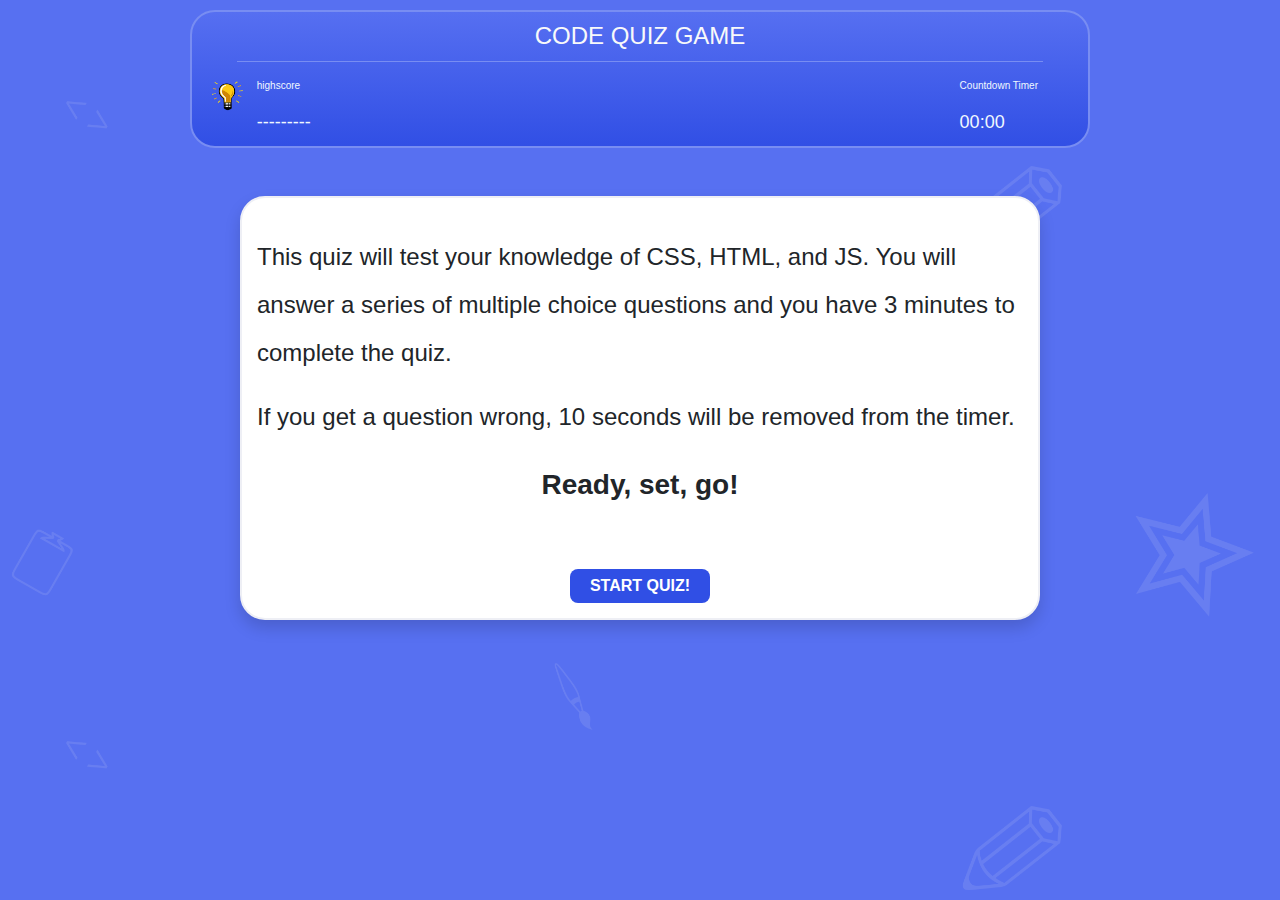
==== index.html @ dfa7ee30 "first push to add everything" ====
<!doctype html>
<html lang="en">
  <head>
    <!-- Required meta tags -->
    <meta charset="utf-8">
    <meta name="viewport" content="width=device-width, initial-scale=1, shrink-to-fit=no">

    <!-- Bootstrap CSS -->
    <link rel="stylesheet" href="https://stackpath.bootstrapcdn.com/bootstrap/4.5.2/css/bootstrap.min.css" integrity="sha384-JcKb8q3iqJ61gNV9KGb8thSsNjpSL0n8PARn9HuZOnIxN0hoP+VmmDGMN5t9UJ0Z" crossorigin="anonymous">
    <link rel="stylesheet" href="style.css">

    <title>Coding Timed Quiz</title>
  </head>
  <body>
    <header>
        <div id="headerbar">
           <h1 class="text-light">CODE QUIZ GAME</h1>
           <div class="container">
               <div class="row">
                   
                    <div class="col-md-4 pt-3" id="highscore">
                        <div class="row">
                            <div class="col-md-2">
                                 <img src="images/lightbulb.png" width="40px">
                            </div>
                            <div class="col-md-10">
                                <div>
                                    <p class="smalltitle">highscore</p>
                                </div>
                                <div id="enterhighscore">
                                    ---------
                                </div>
                            </div>
                        </div>
                    </div>
                    <div class="col-md-8 pt-3">
                        <div id="timer">
                            <div>
                                <p class="smalltitle">Countdown Timer</p>
                            </div>
                            <div class="entertimer">
                                00:00
                            </div>
                        </div>
                   </div>
               </div>
           </div>
           
        </div>
    </header>
    <section>
        <div id="maincontent" class="mt-5 shadow">
            <div id="questions"></div>
            <div id="answers"></div>
            <div id="button"></div>

        </div>
    </section>

    <!-- Optional JavaScript -->
    <script src="script.js"></script>
    <!-- jQuery first, then Popper.js, then Bootstrap JS -->
    <script src="https://code.jquery.com/jquery-3.5.1.slim.min.js" integrity="sha384-DfXdz2htPH0lsSSs5nCTpuj/zy4C+OGpamoFVy38MVBnE+IbbVYUew+OrCXaRkfj" crossorigin="anonymous"></script>
    <script src="https://cdn.jsdelivr.net/npm/popper.js@1.16.1/dist/umd/popper.min.js" integrity="sha384-9/reFTGAW83EW2RDu2S0VKaIzap3H66lZH81PoYlFhbGU+6BZp6G7niu735Sk7lN" crossorigin="anonymous"></script>
    <script src="https://stackpath.bootstrapcdn.com/bootstrap/4.5.2/js/bootstrap.min.js" integrity="sha384-B4gt1jrGC7Jh4AgTPSdUtOBvfO8shuf57BaghqFfPlYxofvL8/KUEfYiJOMMV+rV" crossorigin="anonymous"></script>
  </body>
</html>
---- style.css ----
/* Change the background color of the page */
body {
    background-color: #5770f1;
    background-image: url("images/bg-quiz.gif");
    background-size: cover;
}
/* drop the header down a bit */
header {
    margin-top: 10px;
}
/* background for the header bar and center text */
#headerbar {
    border:2px solid #788df2;
    border-radius: 25px;
    margin: 0px 20px;
    background-image: linear-gradient( rgba(86,111,241,1),rgba(49,79,229,1));
}
/* Center and size h1 */
#headerbar  h1 {
        text-align: center;
        padding:10px;
        font-size:24px;
        width: 90%;
        border-bottom: 1px solid #788df2;
        margin: 0px auto;
}
/* small title size */
.smalltitle {
    font-size: 10px;
    color: aliceblue;
}


/* highscore style and timer */
#enterhighscore {
    font-size: 18px;
    color: aliceblue;
    padding-bottom: 10px;
}
.entertimer {
    font-size: 18px;
    color: aliceblue;
    padding-bottom: 10px;
}

/* Questions Styling */

#maincontent {
    border:2px solid #eeeff5;
    border-radius: 25px;
    background-color: white;
    padding: 15px;
}

#button {
    display: block;
    text-align: center;
}


/* Medium devices (landscape tablets, 768px and up) */
@media only screen and (min-width: 768px) {
    /* proper size of header bar for larger screens */
    #headerbar {
        width: 900px;
        margin:0px auto;
    }
    /* position the timer to the right on larger screens */
    #timer {
        position: absolute;
        right:0;
        padding-right:50px;
    }
    #maincontent {
        width:800px;
        margin:0px auto;
    }
}

/* Small devices (mobile, 768px and down) */
@media only screen and (max-width: 765px) {
    #maincontent {
        margin:0px 20px;
    }
}
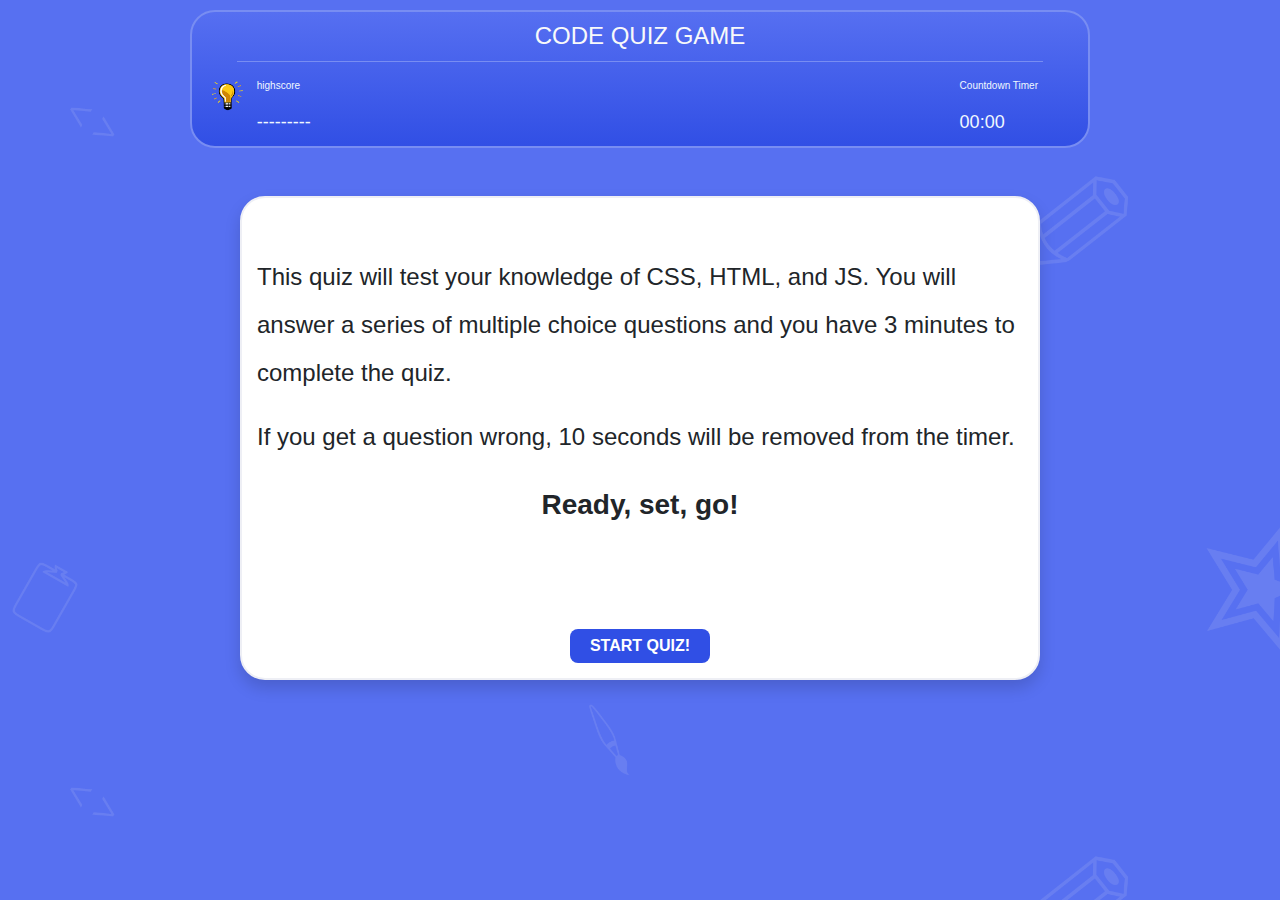
==== commit 8a6b087a: "Timer working and reduce time working" ====
--- a/index.html
+++ b/index.html
@@ -50,8 +50,19 @@
     </header>
     <section>
         <div id="maincontent" class="mt-5 shadow">
-            <div id="questions"></div>
-            <div id="answers"></div>
+            <div id="questions">
+                <!--<p>This quiz will test your knowledge of CSS, HTML, and JS. You will answer a series of multiple choice questions and you have 3 minutes to complete the quiz. </p>
+                <p>
+                    If you get a question wrong, 10 seconds will be removed from the timer.
+                </p>
+                <p>
+                    Ready, set, go!
+                </p>-->
+            </div>
+            <div id="answer1"></div>
+            <div id="answer2"></div>
+            <div id="answer3"></div>
+            <div id="answer4"></div>
             <div id="button"></div>
 
         </div>
--- a/style.css
+++ b/style.css
@@ -28,6 +28,12 @@
 .smalltitle {
     font-size: 10px;
     color: aliceblue;
+}
+/* Style the questions */
+#questions {
+    font-size: 24px;
+    padding:20px 0px 40px 0px;
+    line-height: 2em;
 }
 
 
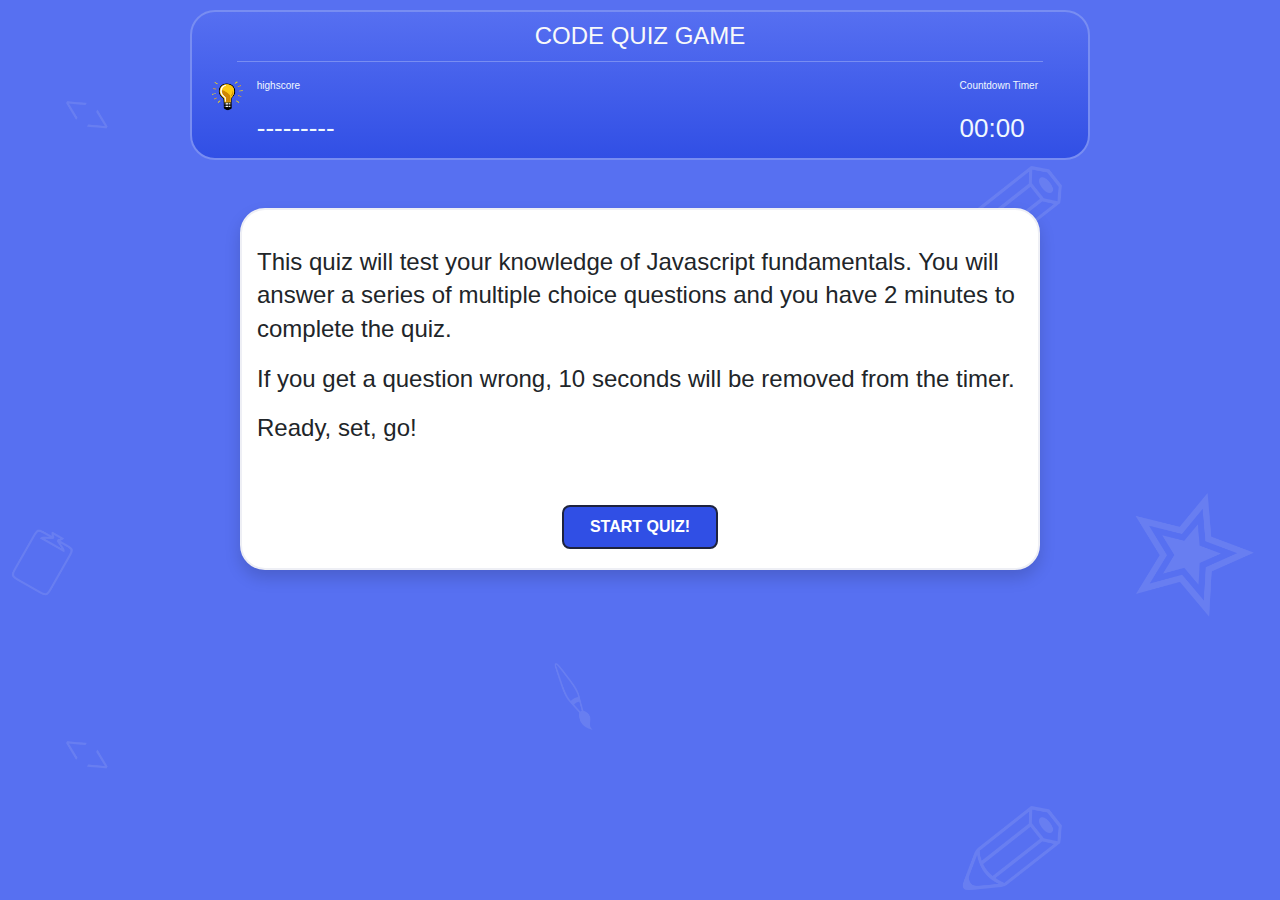
==== commit 7a9149e6: "updated js to show questions and buttons" ====
--- a/index.html
+++ b/index.html
@@ -51,13 +51,13 @@
     <section>
         <div id="maincontent" class="mt-5 shadow">
             <div id="questions">
-                <!--<p>This quiz will test your knowledge of CSS, HTML, and JS. You will answer a series of multiple choice questions and you have 3 minutes to complete the quiz. </p>
+                <p>This quiz will test your knowledge of Javascript fundamentals. You will answer a series of multiple choice questions and you have 2 minutes to complete the quiz. </p>
                 <p>
                     If you get a question wrong, 10 seconds will be removed from the timer.
                 </p>
                 <p>
                     Ready, set, go!
-                </p>-->
+                </p>
             </div>
             <div id="answer1"></div>
             <div id="answer2"></div>
--- a/style.css
+++ b/style.css
@@ -33,18 +33,18 @@
 #questions {
     font-size: 24px;
     padding:20px 0px 40px 0px;
-    line-height: 2em;
+    line-height: 1.4em;
 }
 
 
 /* highscore style and timer */
 #enterhighscore {
-    font-size: 18px;
+    font-size: 26px;
     color: aliceblue;
     padding-bottom: 10px;
 }
 .entertimer {
-    font-size: 18px;
+    font-size: 26px;
     color: aliceblue;
     padding-bottom: 10px;
 }
@@ -61,6 +61,56 @@
 #button {
     display: block;
     text-align: center;
+}
+#answer1, #answer2, #answer3, #answer4 {
+    margin-left: 5%;
+}
+/* style buttons */
+#button button {
+    background-color: #304fe5;
+    border:2px solid #1e233e;
+    color: white;
+    padding:8px 26px;
+    border-radius: 8px;
+    font-weight: bold;
+    display: inline-block;
+    text-decoration: none;
+    margin: 4px 2px;
+    transition-duration: 0.4s;
+    cursor: pointer;
+}
+#button button:hover {
+    background-color: #516bed;
+    color:white;
+}
+#answer1 button, #answer2 button, #answer3 button, #answer4 button {
+    background-color: #304fe5;
+    border:2px solid #1e233e;
+    color: white;
+    padding:8px 26px;
+    border-radius: 8px;
+    font-weight: bold;
+    display: inline-block;
+    text-decoration: none;
+    margin: 4px 2px;
+    transition-duration: 0.4s;
+    cursor: pointer;
+}
+#answer1 button:hover {
+    background-color: #516bed;
+    color:white;
+}
+#answer2 button:hover {
+    background-color: #516bed;
+    color:white;
+}
+#answer3 button:hover {
+    background-color: #516bed;
+    color:white;
+}
+#answer4 button:hover {
+    background-color: #516bed;
+    color:white;
 }
 
 
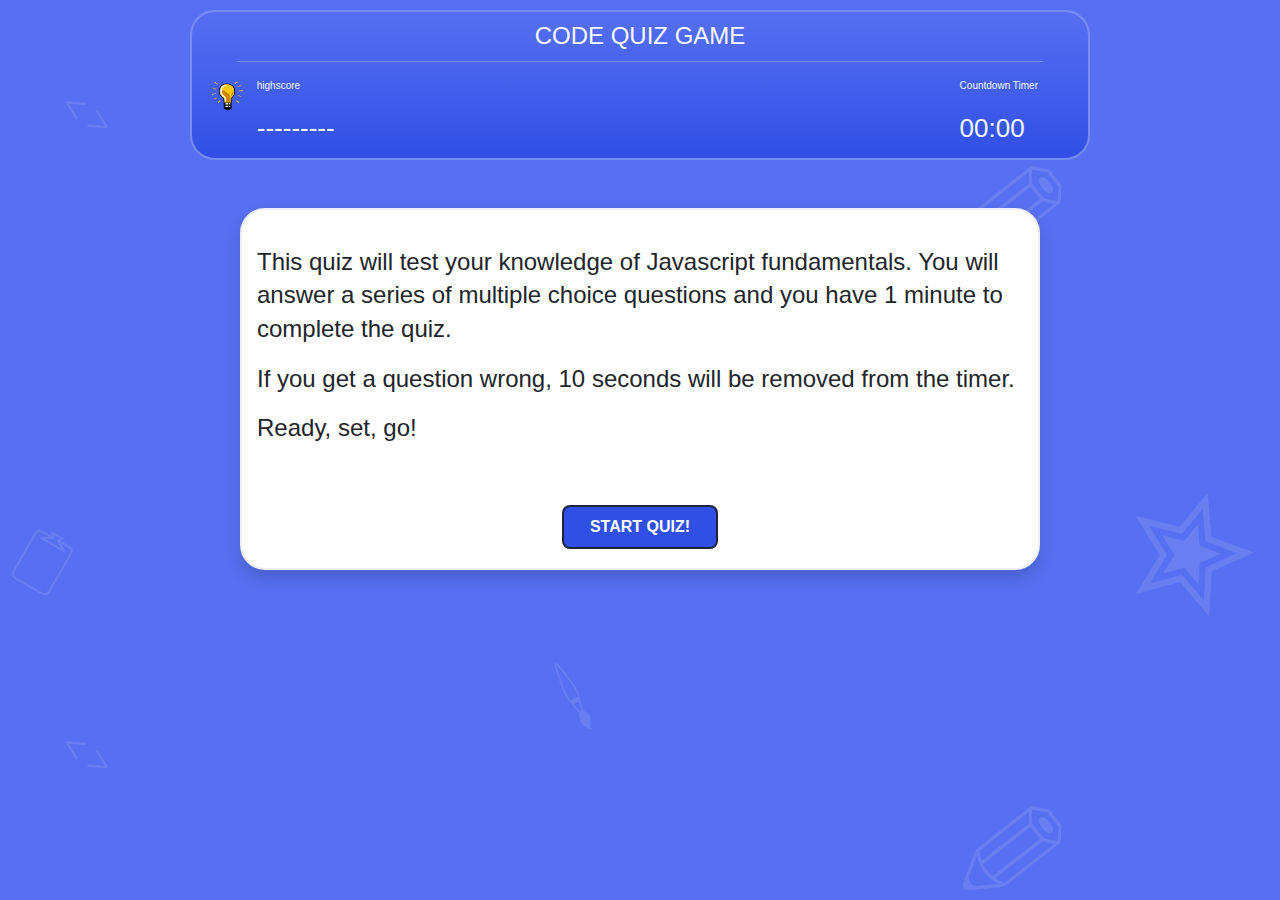
==== commit 9a03ab8f: "updated js to end game" ====
--- a/index.html
+++ b/index.html
@@ -51,7 +51,7 @@
     <section>
         <div id="maincontent" class="mt-5 shadow">
             <div id="questions">
-                <p>This quiz will test your knowledge of Javascript fundamentals. You will answer a series of multiple choice questions and you have 2 minutes to complete the quiz. </p>
+                <p>This quiz will test your knowledge of Javascript fundamentals. You will answer a series of multiple choice questions and you have 1 minute to complete the quiz. </p>
                 <p>
                     If you get a question wrong, 10 seconds will be removed from the timer.
                 </p>
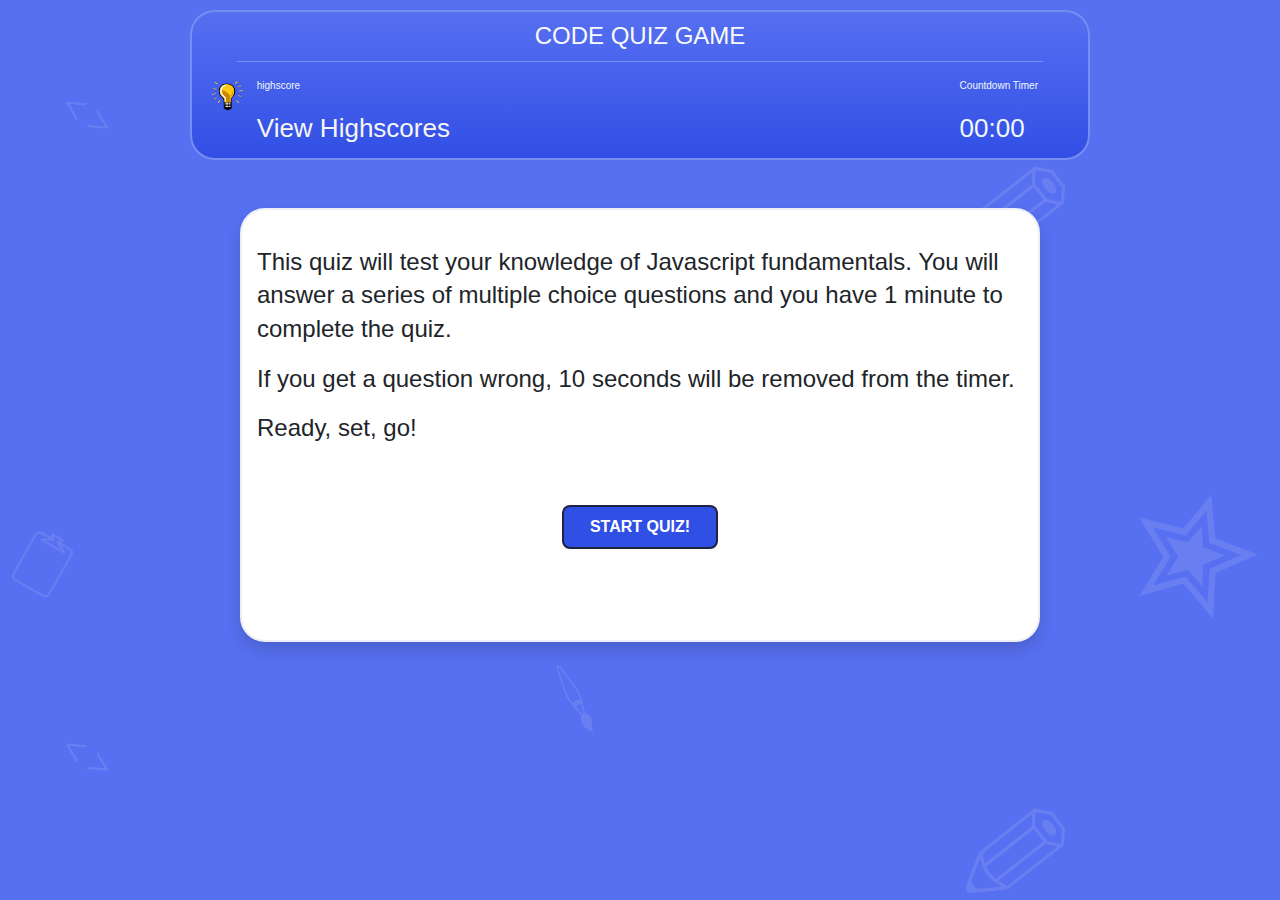
==== commit 27a7ff1c: "Updated JS" ====
--- a/index.html
+++ b/index.html
@@ -28,7 +28,7 @@
                                     <p class="smalltitle">highscore</p>
                                 </div>
                                 <div id="enterhighscore">
-                                    ---------
+                                    <a href="highscores.html">View Highscores</a>
                                 </div>
                             </div>
                         </div>
@@ -64,6 +64,14 @@
             <div id="answer3"></div>
             <div id="answer4"></div>
             <div id="button"></div>
+            <div id="feedback"></div>
+            <div id="highscoreform">
+                <form id="initials" method="POST">
+                    <label for="initialstext">Record Your High Score </label>
+                    <input type="text" placeholder="Enter Your Initials" name="initialstext" id="initialstext" />
+                    <button id="submitinitials">Submit</button>
+                </form>
+            </div>
 
         </div>
     </section>
--- a/style.css
+++ b/style.css
@@ -24,6 +24,14 @@
         border-bottom: 1px solid #788df2;
         margin: 0px auto;
 }
+/* style header link */
+#enterhighscore a {
+    text-decoration: none;
+    color: whitesmoke;
+}
+#enterhighscore a:hover {
+    color: #cad1f5;
+}
 /* small title size */
 .smalltitle {
     font-size: 10px;
@@ -48,8 +56,18 @@
     color: aliceblue;
     padding-bottom: 10px;
 }
+#highscoreform {
+    visibility: hidden;
+}
+#feedback {
+    width: 80%;
+    color: rgb(109, 109, 109);
+    margin-top: 20px;
+    text-align: center;
+    font-size: 12px;
+}
 
-/* Questions Styling */
+/* Content Styling */
 
 #maincontent {
     border:2px solid #eeeff5;
@@ -57,15 +75,19 @@
     background-color: white;
     padding: 15px;
 }
+#highscores h2 {
+    margin: 10px 0px 30px 0px;
+}
 
+/* indent questions */
+#answer1, #answer2, #answer3, #answer4 {
+    margin-left: 5%;
+}
+/* style buttons */
 #button {
     display: block;
     text-align: center;
 }
-#answer1, #answer2, #answer3, #answer4 {
-    margin-left: 5%;
-}
-/* style buttons */
 #button button {
     background-color: #304fe5;
     border:2px solid #1e233e;
@@ -83,7 +105,7 @@
     background-color: #516bed;
     color:white;
 }
-#answer1 button, #answer2 button, #answer3 button, #answer4 button {
+#answer1 button, #answer2 button, #answer3 button, #answer4 button, #highscores button, #submitinitials {
     background-color: #304fe5;
     border:2px solid #1e233e;
     color: white;
@@ -112,6 +134,21 @@
     background-color: #516bed;
     color:white;
 }
+#highscores button:hover {
+    background-color: #516bed;
+    color:white;
+}
+#highscoreform button:hover {
+    background-color: #516bed;
+    color:white;
+}
+#highscores button {
+    margin-right:10px;
+}
+#submitinitials {
+    margin-left:10px;
+}
+
 
 
 /* Medium devices (landscape tablets, 768px and up) */
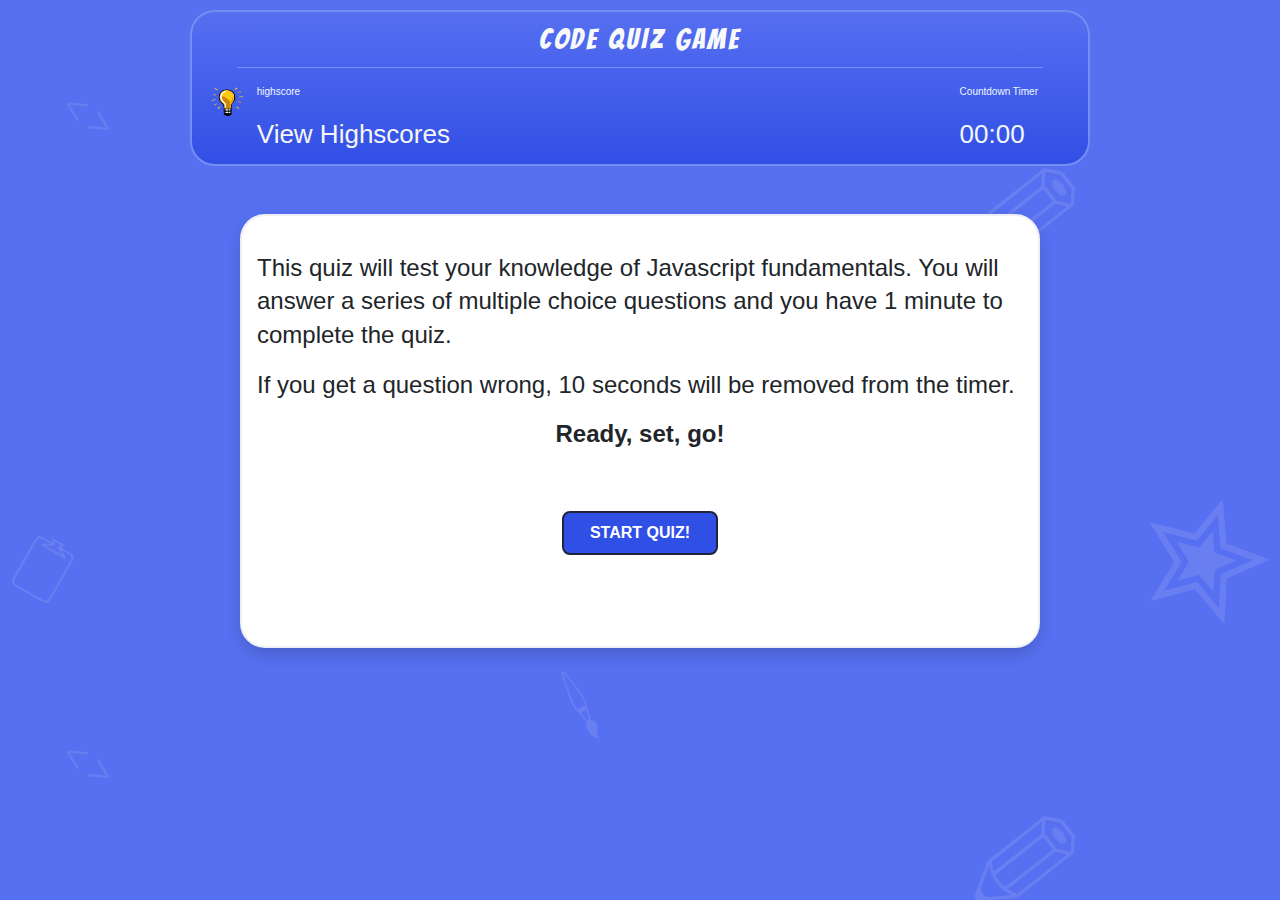
==== commit 923fd03a: "Updated incorrect and correct" ====
--- a/index.html
+++ b/index.html
@@ -8,6 +8,7 @@
     <!-- Bootstrap CSS -->
     <link rel="stylesheet" href="https://stackpath.bootstrapcdn.com/bootstrap/4.5.2/css/bootstrap.min.css" integrity="sha384-JcKb8q3iqJ61gNV9KGb8thSsNjpSL0n8PARn9HuZOnIxN0hoP+VmmDGMN5t9UJ0Z" crossorigin="anonymous">
     <link rel="stylesheet" href="style.css">
+    <link href="https://fonts.googleapis.com/css2?family=Bangers&display=swap" rel="stylesheet">
 
     <title>Coding Timed Quiz</title>
   </head>
--- a/style.css
+++ b/style.css
@@ -19,10 +19,12 @@
 #headerbar  h1 {
         text-align: center;
         padding:10px;
-        font-size:24px;
+        font-size:29px;
         width: 90%;
         border-bottom: 1px solid #788df2;
         margin: 0px auto;
+        font-family: 'Bangers', cursive;
+        letter-spacing: .1em;
 }
 /* style header link */
 #enterhighscore a {
@@ -43,7 +45,10 @@
     padding:20px 0px 40px 0px;
     line-height: 1.4em;
 }
-
+#questions p:nth-child(3) {
+    text-align: center;
+    font-weight: bold;
+  }
 
 /* highscore style and timer */
 #enterhighscore {
@@ -60,11 +65,10 @@
     visibility: hidden;
 }
 #feedback {
-    width: 80%;
-    color: rgb(109, 109, 109);
+    color: rgb(84, 84, 84);
     margin-top: 20px;
     text-align: center;
-    font-size: 12px;
+    font-size: 16px;
 }
 
 /* Content Styling */
@@ -149,6 +153,12 @@
     margin-left:10px;
 }
 
+/* HighScores List Look */
+#hslist {
+    list-style-image: url('images/lightbulb-small.png');
+    font-size: 1.4em;
+    color:#354edc;
+}
 
 
 /* Medium devices (landscape tablets, 768px and up) */
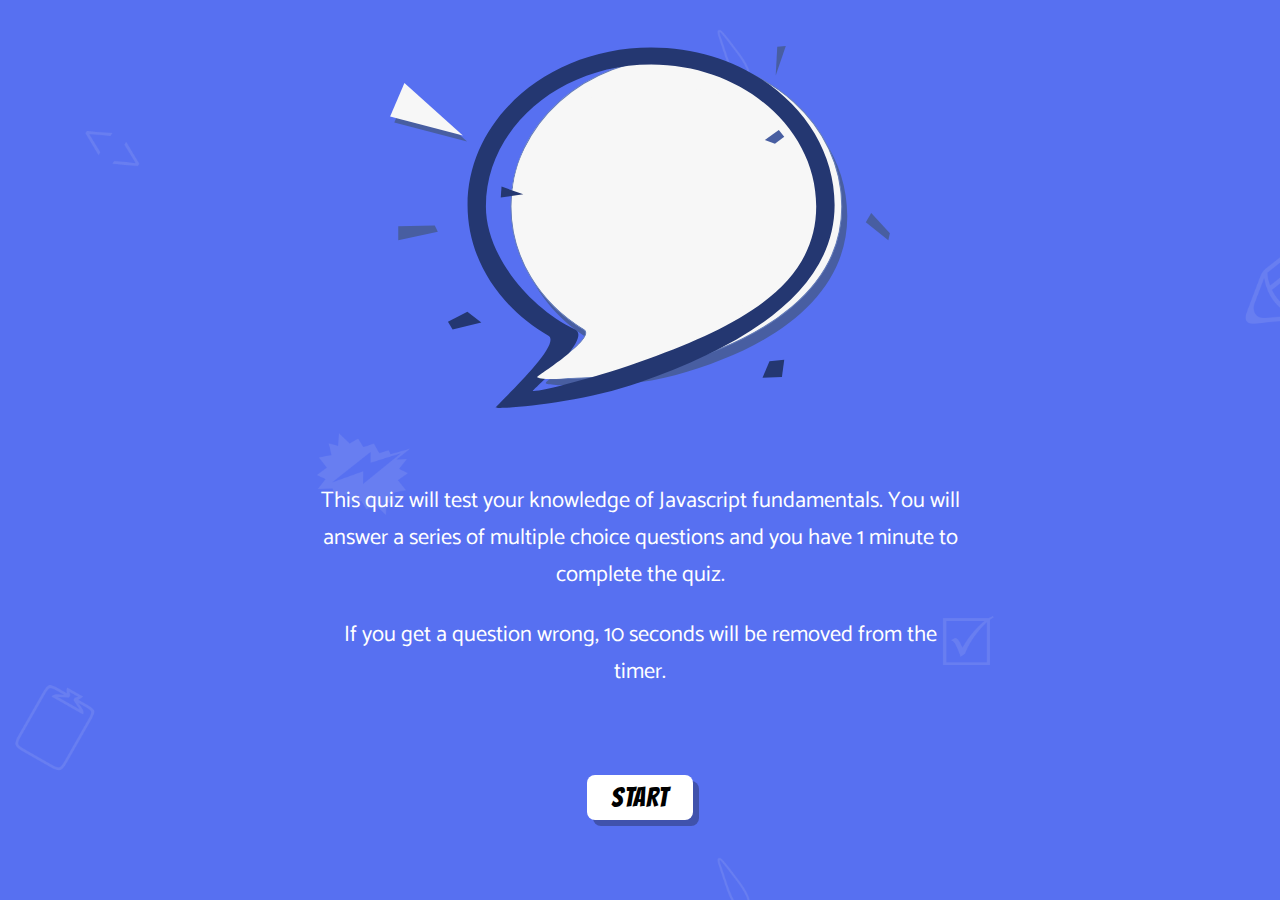
==== commit 95c0602d: "updated the game a bit" ====
--- a/index.html
+++ b/index.html
@@ -5,83 +5,30 @@
     <meta charset="utf-8">
     <meta name="viewport" content="width=device-width, initial-scale=1, shrink-to-fit=no">
 
-    <!-- Bootstrap CSS -->
-    <link rel="stylesheet" href="https://stackpath.bootstrapcdn.com/bootstrap/4.5.2/css/bootstrap.min.css" integrity="sha384-JcKb8q3iqJ61gNV9KGb8thSsNjpSL0n8PARn9HuZOnIxN0hoP+VmmDGMN5t9UJ0Z" crossorigin="anonymous">
-    <link rel="stylesheet" href="style.css">
-    <link href="https://fonts.googleapis.com/css2?family=Bangers&display=swap" rel="stylesheet">
+    <link rel="stylesheet" href="styles2.css">
+    <link rel="preconnect" href="https://fonts.googleapis.com">
+    <link rel="preconnect" href="https://fonts.gstatic.com" crossorigin>
+    <link href="https://fonts.googleapis.com/css2?family=Bangers&family=Catamaran:wght@300;400;500;600&display=swap" rel="stylesheet">     
 
     <title>Coding Timed Quiz</title>
   </head>
   <body>
     <header>
-        <div id="headerbar">
-           <h1 class="text-light">CODE QUIZ GAME</h1>
-           <div class="container">
-               <div class="row">
-                   
-                    <div class="col-md-4 pt-3" id="highscore">
-                        <div class="row">
-                            <div class="col-md-2">
-                                 <img src="images/lightbulb.png" width="40px">
-                            </div>
-                            <div class="col-md-10">
-                                <div>
-                                    <p class="smalltitle">highscore</p>
-                                </div>
-                                <div id="enterhighscore">
-                                    <a href="highscores.html">View Highscores</a>
-                                </div>
-                            </div>
-                        </div>
-                    </div>
-                    <div class="col-md-8 pt-3">
-                        <div id="timer">
-                            <div>
-                                <p class="smalltitle">Countdown Timer</p>
-                            </div>
-                            <div class="entertimer">
-                                00:00
-                            </div>
-                        </div>
-                   </div>
-               </div>
-           </div>
-           
-        </div>
+        <div class="quiztitle"><p>QUIZ</p></div>
     </header>
-    <section>
-        <div id="maincontent" class="mt-5 shadow">
-            <div id="questions">
-                <p>This quiz will test your knowledge of Javascript fundamentals. You will answer a series of multiple choice questions and you have 1 minute to complete the quiz. </p>
+    <section class="introsection">
+        <div class="introContent">
+            <p>This quiz will test your knowledge of Javascript fundamentals. You will answer a series of multiple choice questions and you have 1 minute to complete the quiz. </p>
                 <p>
                     If you get a question wrong, 10 seconds will be removed from the timer.
                 </p>
-                <p>
-                    Ready, set, go!
+                <p class="emp">
+                    
                 </p>
-            </div>
-            <div id="answer1"></div>
-            <div id="answer2"></div>
-            <div id="answer3"></div>
-            <div id="answer4"></div>
-            <div id="button"></div>
-            <div id="feedback"></div>
-            <div id="highscoreform">
-                <form id="initials" method="POST">
-                    <label for="initialstext">Record Your High Score </label>
-                    <input type="text" placeholder="Enter Your Initials" name="initialstext" id="initialstext" />
-                    <button id="submitinitials">Submit</button>
-                </form>
-            </div>
-
+        </div>
+        <div>
+            <button class="startbtn" onclick="window.location.href='/game.html';">START</button>
         </div>
     </section>
-
-    <!-- Optional JavaScript -->
-    <script src="script.js"></script>
-    <!-- jQuery first, then Popper.js, then Bootstrap JS -->
-    <script src="https://code.jquery.com/jquery-3.5.1.slim.min.js" integrity="sha384-DfXdz2htPH0lsSSs5nCTpuj/zy4C+OGpamoFVy38MVBnE+IbbVYUew+OrCXaRkfj" crossorigin="anonymous"></script>
-    <script src="https://cdn.jsdelivr.net/npm/popper.js@1.16.1/dist/umd/popper.min.js" integrity="sha384-9/reFTGAW83EW2RDu2S0VKaIzap3H66lZH81PoYlFhbGU+6BZp6G7niu735Sk7lN" crossorigin="anonymous"></script>
-    <script src="https://stackpath.bootstrapcdn.com/bootstrap/4.5.2/js/bootstrap.min.js" integrity="sha384-B4gt1jrGC7Jh4AgTPSdUtOBvfO8shuf57BaghqFfPlYxofvL8/KUEfYiJOMMV+rV" crossorigin="anonymous"></script>
   </body>
 </html>--- a/styles2.css
+++ b/styles2.css
@@ -0,0 +1,324 @@
+/* Change the background color of the page */
+body {
+    background-color: #5770f1;
+    background-image: url("images/bg-quiz.gif");
+    background-size: cover;
+}
+/* drop the header down a bit */
+header {
+    margin-top: 10px;
+    display:flex;
+    justify-content: center;
+    align-items: center;
+    height: 50vh;
+}
+
+/* QUIZ TITLE */
+
+.quiztitle {
+    background-image: url(/images/wordbubble.svg);
+    background-position: center; 
+    background-repeat: no-repeat; 
+    background-size: contain;
+    height: 500px;
+    width: 500px;
+    display:flex;
+    align-items: center;
+    justify-content: center;
+    font-family: 'Bangers', cursive;
+    font-size: 6em;
+    letter-spacing: .2rem;
+    margin-top: -1rem;
+    animation: slidedown 1s forwards;
+}
+.quiztitle p {
+    padding-bottom: 2rem;
+    animation: quizpop .5s ease-in .6s 1 forwards;
+    opacity: 0;
+}
+
+@keyframes slidedown {
+
+    0% {
+        transform: translateY(-200px);
+    }
+    100% {
+        transform: translateY(0);
+    }
+    
+}
+
+@keyframes quizpop {
+    0% {
+        opacity: 0;
+        transform: scale(.5);
+    }
+    25% {
+        opacity: .5;
+        transform: scale(1);
+    }
+    50% {
+        opacity: 1;
+        transform: scale(1.2);
+    }
+    75% {
+        transform: scale(.8);
+        opacity: 1;
+    }
+    100% {
+        transform: scale(1);
+        opacity: 1;
+    }
+    
+}
+/* INTRO CONTENT FOR MAIN PAGE */
+.introsection {
+    display: flex;
+    flex-direction: column;
+    justify-content: center;
+    align-items: center;
+    font-family: 'Catamaran', sans-serif;
+}
+.introContent {
+    width: 50vw;
+    color: white;
+    font-size: 1.4rem;
+    text-align: center;
+}
+.introContent p:last-child::after {
+    content: 'Ready, set, go!';
+    opacity: 0;
+    font-size: 2rem;
+    font-family: 'Bangers', cursive;
+    letter-spacing: .1rem;
+    text-shadow: 4px 4px  #4052ac ;
+    animation: readyset 3.5s linear 1.5s forwards;
+}
+
+@keyframes readyset {
+    0% {
+        content: ',';
+        opacity: 0;
+    }
+    1% {
+        content: 'Ready,';
+        opacity: 1;
+    }
+    45% {
+        content: 'Ready, set,';
+        opacity: 1;
+    }
+    100% {
+        content: 'Ready, set, go!';
+        opacity: 1;
+    }
+}
+
+.startbtn {
+    border: none;
+    background-color: white;
+    padding: .5rem 1.5rem;
+    font-family: 'Bangers', cursive;
+    font-size: 1.7em;
+    letter-spacing: .02em;
+    border-radius: .5rem;
+    box-shadow: 6px 6px  #4052ac ;
+    transition: .5s;
+}
+
+.startbtn:hover {
+    box-shadow: 10px 10px #4052ac;
+    background-color: rgb(249, 171, 4);
+    cursor: pointer;
+}
+
+/* background for the header bar and center text */
+#headerbar {
+    border:2px solid #788df2;
+    border-radius: 25px;
+    margin: 0px 20px;
+    background-image: linear-gradient( rgba(86,111,241,1),rgba(49,79,229,1));
+}
+/* Center and size h1 */
+#headerbar  h1 {
+        text-align: center;
+        padding:10px;
+        font-size:29px;
+        width: 90%;
+        border-bottom: 1px solid #788df2;
+        margin: 0px auto;
+        font-family: 'Bangers', cursive;
+        letter-spacing: .1em;
+}
+/* style header link */
+#enterhighscore a {
+    text-decoration: none;
+    color: whitesmoke;
+}
+#enterhighscore a:hover {
+    color: #cad1f5;
+}
+/* small title size */
+.smalltitle {
+    font-size: 10px;
+    color: aliceblue;
+}
+/* Style the questions */
+#questions {
+    font-size: 24px;
+    padding:20px 0px 40px 0px;
+    line-height: 1.4em;
+}
+#questions p:nth-child(3) {
+    text-align: center;
+    font-weight: bold;
+  }
+
+/* highscore style and timer */
+#enterhighscore {
+    font-size: 26px;
+    color: aliceblue;
+    padding-bottom: 10px;
+}
+.entertimer {
+    font-size: 26px;
+    color: aliceblue;
+    padding-bottom: 10px;
+}
+#highscoreform {
+    visibility: hidden;
+}
+#feedback {
+    color: rgb(84, 84, 84);
+    margin-top: 20px;
+    text-align: center;
+    font-size: 16px;
+}
+
+/* Content Styling */
+
+#maincontent {
+    padding: 15px;
+    font-family: 'Catamaran', sans-serif;
+    color: aliceblue;
+    width: 20vw;
+    border: 1px solid black;
+}
+#highscores h2 {
+    margin: 10px 0px 30px 0px;
+}
+
+/* indent questions */
+#answer1, #answer2, #answer3, #answer4 {
+    margin-left: 5%;
+}
+/* style buttons */
+#button {
+    display: block;
+    text-align: center;
+}
+#button button {
+    background-color: #304fe5;
+    border:2px solid #1e233e;
+    color: white;
+    padding:8px 26px;
+    border-radius: 8px;
+    font-weight: bold;
+    display: inline-block;
+    text-decoration: none;
+    margin: 4px 2px;
+    transition-duration: 0.4s;
+    cursor: pointer;
+}
+#button button:hover {
+    background-color: #516bed;
+    color:white;
+}
+#answer1 button, #answer2 button, #answer3 button, #answer4 button, #highscores button, #submitinitials {
+    background-color: #304fe5;
+    border:2px solid #1e233e;
+    color: white;
+    padding:8px 26px;
+    border-radius: 8px;
+    font-weight: bold;
+    display: inline-block;
+    text-decoration: none;
+    margin: 4px 2px;
+    transition-duration: 0.4s;
+    cursor: pointer;
+}
+#answer1 button:hover {
+    background-color: #516bed;
+    color:white;
+}
+#answer2 button:hover {
+    background-color: #516bed;
+    color:white;
+}
+#answer3 button:hover {
+    background-color: #516bed;
+    color:white;
+}
+#answer4 button:hover {
+    background-color: #516bed;
+    color:white;
+}
+#highscores button:hover {
+    background-color: #516bed;
+    color:white;
+}
+#highscoreform button:hover {
+    background-color: #516bed;
+    color:white;
+}
+#highscores button {
+    margin-right:10px;
+}
+#submitinitials {
+    margin-left:10px;
+}
+
+/* HighScores List Look */
+#hslist {
+    list-style-image: url('images/lightbulb-small.png');
+    font-size: 1.4em;
+    color:#354edc;
+}
+
+
+/* Medium devices (landscape tablets, 768px and up) */
+@media only screen and (min-width: 768px) {
+    /* proper size of header bar for larger screens */
+    #headerbar {
+        width: 900px;
+        margin:0px auto;
+    }
+    /* position the timer to the right on larger screens */
+    #timer {
+        position: absolute;
+        right:0;
+        padding-right:50px;
+    }
+    #maincontent {
+        width:800px;
+        margin:0px auto;
+    }
+}
+
+/* Small devices (mobile, 768px and down) */
+@media only screen and (max-width: 765px) {
+    #maincontent {
+        margin:0px 20px;
+    }
+        /* QUIZ BLOCK */
+
+        .quiztitle {
+            width: 95vw;
+        }
+        .introContent {
+            width: 95vw;
+        }
+        header {
+            height: 35vh;
+        }
+}
